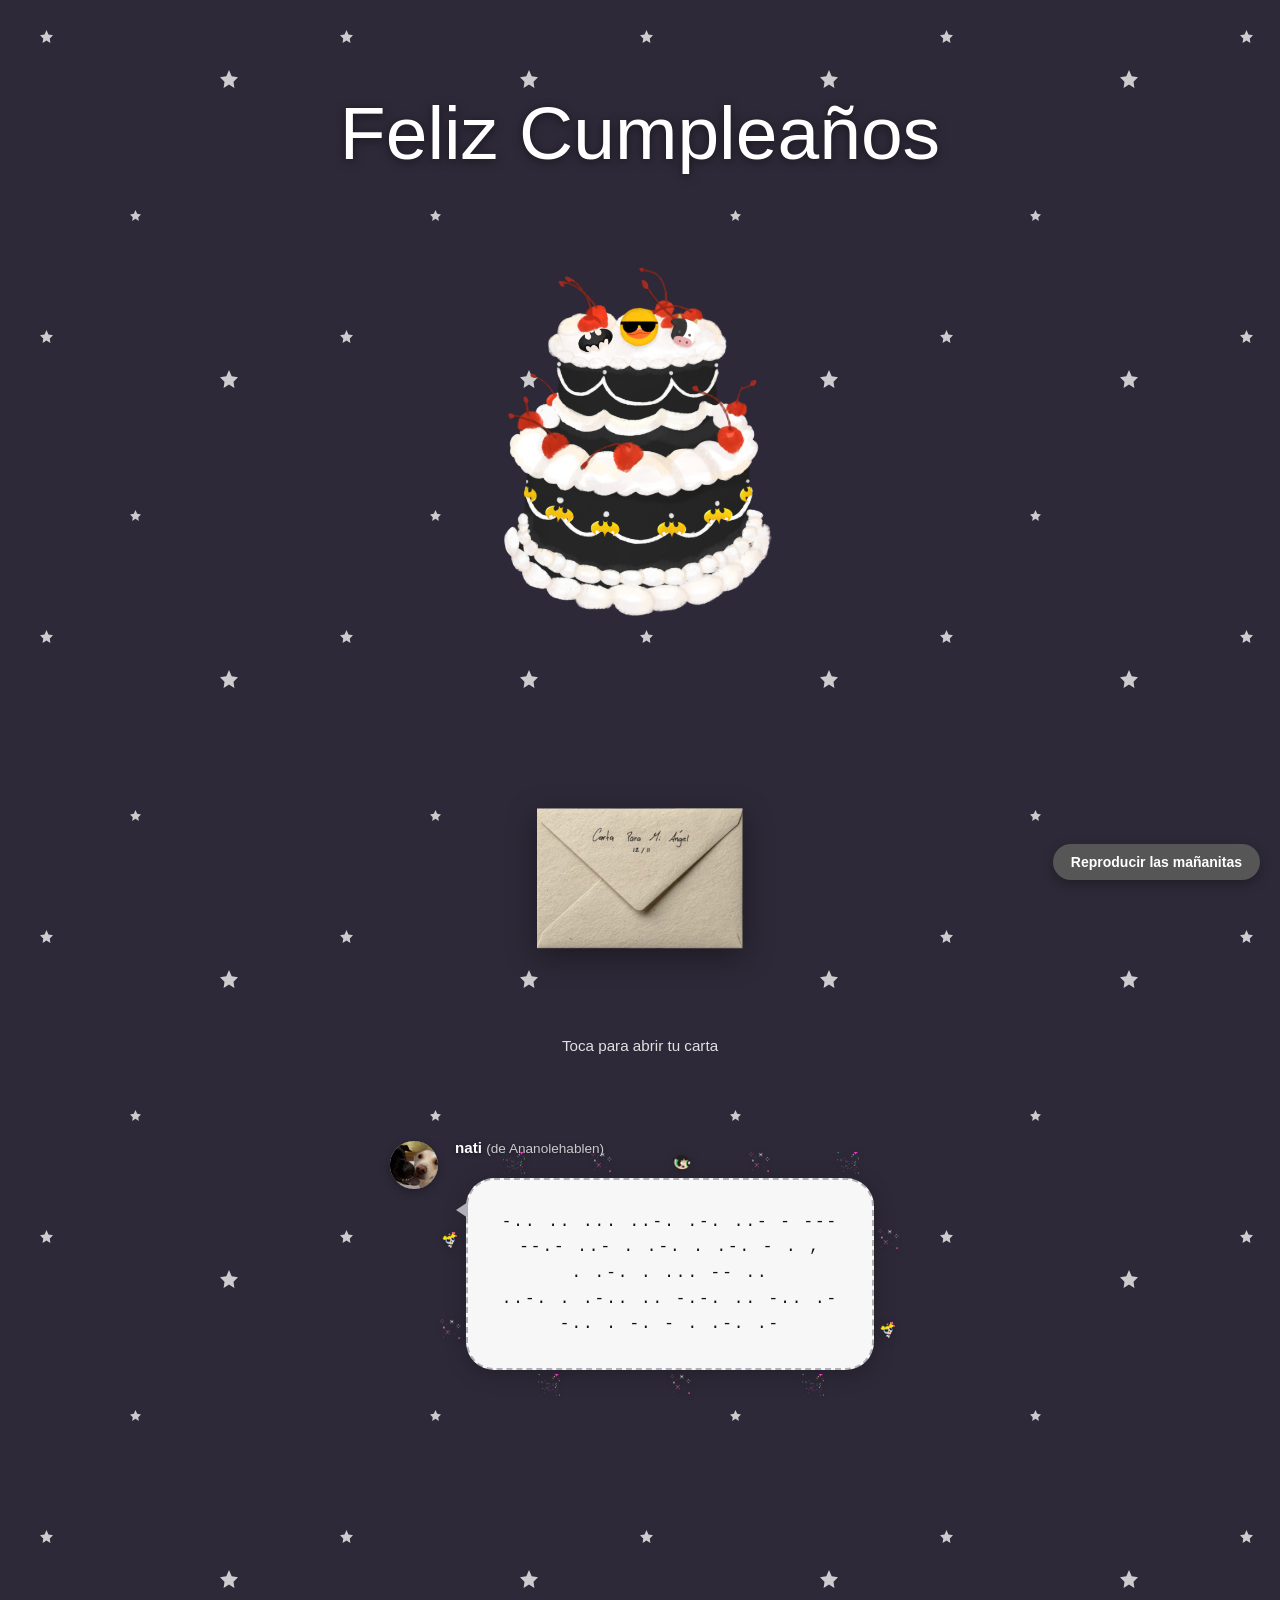
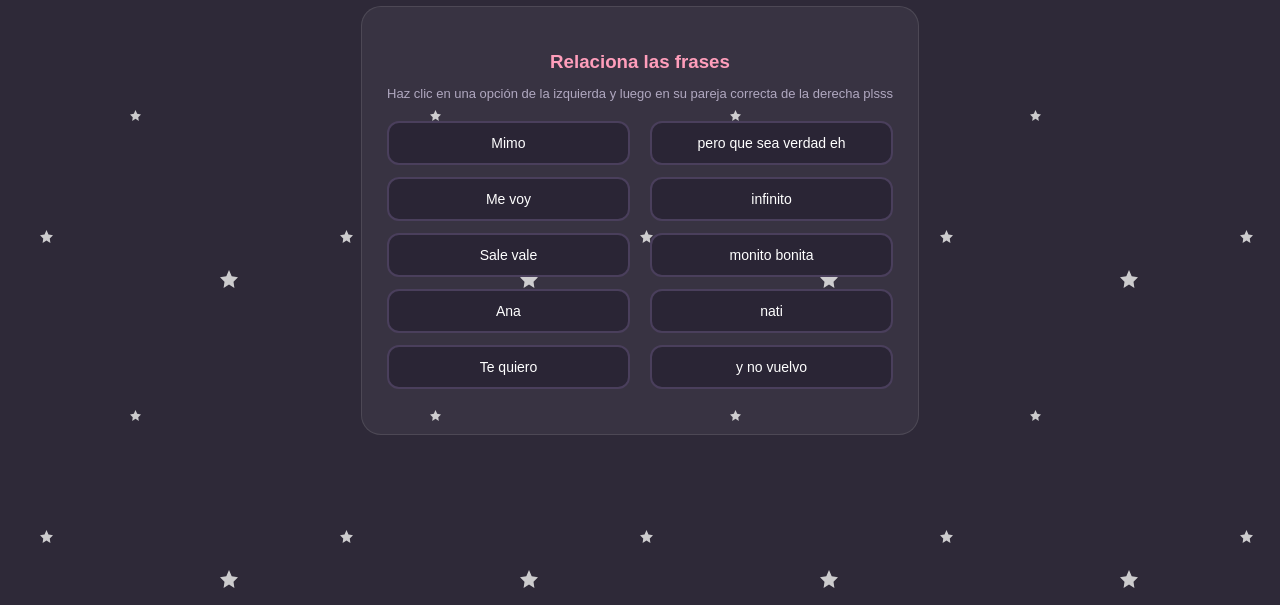
==== pastel.html @ 1f38cb33 "Add files via upload" ====
<!DOCTYPE html>
<html lang="es">

<head>
    <meta charset="UTF-8">
    <meta name="viewport" content="width=device-width, initial-scale=1.0">
    <title>Día de mi bonita</title>
    <link rel="stylesheet" href="style.css">

    <style>
        /* Estilo para el botón flotante de música */
        .music-control-btn {
            position: fixed;
            bottom: 20px;
            right: 20px;
            background-color: #565656;
            color: #fff;
            border: none;
            border-radius: 30px;
            padding: 10px 18px;
            font-size: 14px;
            font-weight: bold;
            cursor: pointer;
            box-shadow: 0 4px 12px rgba(0,0,0,0.3);
            z-index: 1000;
            transition: transform 0.2s;
        }
        .music-control-btn:hover {
            transform: scale(1.05);
        }
    </style>
</head>

<body class="cake-page">

    <!-- AUDIO DE FONDO CON LAS MAÑANITAS DE CEPILLÍN -->
    <audio id="bg-audio" loop>
        <source src="LAS_MAnANITAS_CEPILLIN.mp3" type="audio/mpeg">
        Tu navegador no soporta el elemento de audio.
    </audio>

    <!-- Botón flotante para reproducir o pausar la música -->
    <button id="music-btn" class="music-control-btn" onclick="toggleMusic()">Reproducir las mañanitas</button>

    <!-- SECCIÓN DEL PASTEL -->
    <div class="cake-container">
        <!-- Texto Feliz Cumpleaños -->
        <h1 id="happy-birthday" class="show">Feliz Cumpleaños</h1>

        <!-- Imagen base del pastel -->
        <img src="pastel.PNG" alt="Pastel" id="cake">

        <!-- Contenedor donde irán apareciendo las 14 velas -->
        <div id="candles-wrapper"></div>
    </div>

    <!-- SOBRE INTERACTIVO DEBAJO DEL PASTEL -->
    <div class="envelope-container" onclick="openEnvelope()">
        <img id="envelope-img" src="sobrecerrado.PNG" alt="Carta Para Mi Ángel" class="envelope-img">
        <p class="envelope-hint">Toca para abrir tu carta</p>
    </div>

    <!-- SECCIÓN ESTILO THREADS CON USUARIO, TUS GIFS Y GLOBO -->
    <div class="threads-post-container">
        <!-- Foto de perfil circular utilizando perfil.PNG -->
        <img src="perfil.PNG" alt="Perfil" class="threads-profile-pic">

        <!-- Contenedor del nombre de usuario y el globo de diálogo -->
        <div class="threads-content-wrapper">
            <div class="threads-username">nati <span class="threads-handle">(de Ananolehablen)</span></div>

            <div class="threads-bubble-wrapper">
                <!-- MARCO DE GIFS RESTANTES (MÁS PEQUEÑOS Y ORDENADOS) -->
                <!-- Parte Superior -->
                <img src="estrellas.gif" class="sticker st-top-1" alt="sticker">
                <img src="brillos.gif" class="sticker st-top-2" alt="sticker">
                <img src="anaangry.gif" class="sticker st-top-3" alt="sticker">
                <img src="brillos.gif" class="sticker st-top-4" alt="sticker">
                <img src="estrellas.gif" class="sticker st-top-5" alt="sticker">

                <!-- Lado Izquierdo -->
                <img src="yoburbu.gif" class="sticker st-left-1" alt="sticker">
                <img src="brillos.gif" class="sticker st-left-2" alt="sticker">

                <!-- Lado Derecho -->
                <img src="brillos.gif" class="sticker st-right-1" alt="sticker">
                <img src="yoburbu.gif" class="sticker st-right-2" alt="sticker">

                <!-- Parte Inferior -->
                <img src="estrellas.gif" class="sticker st-bot-1" alt="sticker">
                <img src="brillos.gif" class="sticker st-bot-2" alt="sticker">
                <img src="estrellas.gif" class="sticker st-bot-3" alt="sticker">

                <!-- GLOBO DE DIÁLOGO TIPO THREADS -->
                <div class="threads-speech-bubble" onclick="this.classList.toggle('active')">
                    <div class="morse-code-text">
                        -.. .. ... ..-. .-. ..- - ---<br>
                        --.- ..- . .-. . .-. - . ,<br>
                        . .-. . ...   -- ..<br>
                        ..-. . .-.. .. -.-. .. -.. .- -..   . -. - . .-. .-
                    </div>
                    
                    <!-- Texto revelado en Arial -->
                    <div class="threads-revealed-text">
                        Disfruto quererte, eres mi felicidad entera
                    </div>
                </div>
            </div>
        </div>
    </div>

    <!-- SECCIÓN DEL JUEGO DE UNIR FRASES (DEBAJO DE TODO) -->
    <div class="matching-game-container">
        <h3>Relaciona las frases </h3>
        <p class="game-instruction">Haz clic en una opción de la izquierda y luego en su pareja correcta de la derecha plsss</p>

        <div class="game-board">
            <!-- Columna Izquierda -->
            <div class="column" id="left-column">
                <button class="game-item" data-id="1">Mimo</button>
                <button class="game-item" data-id="2">Me voy</button>
                <button class="game-item" data-id="3">Sale vale</button>
                <button class="game-item" data-id="4">Ana</button>
                <button class="game-item" data-id="5">Te quiero</button>
            </div>

            <!-- Columna Derecha -->
            <div class="column" id="right-column">
                <button class="game-item" data-id="3">pero que sea verdad eh</button>
                <button class="game-item" data-id="5">infinito</button>
                <button class="game-item" data-id="1">monito bonita</button>
                <button class="game-item" data-id="4">nati</button>
                <button class="game-item" data-id="2">y no vuelvo</button>
            </div>
        </div>

        <div id="game-message" class="game-msg"></div>

        <!-- CONTENEDOR DE LA IMAGEN ESPECIAL AL GANAR -->
        <div id="win-container" class="win-container hidden">
            <img src="yohada.PNG" alt="¡Ganaste!" class="win-image">
            <p class="win-text">whaaaat, que increíble ereees mi bonita. Te ganaste que cumpla todos los deseos que me pidas. 🥺</p>
        </div>
    </div>

    <!-- ESPACIO VACÍO AL FINAL DE LA PÁGINA -->
    <div style="height: 100px; width: 100%;"></div>

    <!-- SCRIPT EXTERNO ÚNICO -->
    <script src="script.js"></script>

    <!-- SCRIPT DE MÚSICA (MINUTO 1:17 = 77 SEGUNDOS + FADE IN) -->
    <script>
        const audio = document.getElementById("bg-audio");
        const musicBtn = document.getElementById("music-btn");
        
        const targetVolume = 0.6; // Volumen normal (60%)

        // Forzar el salto a 1:17 (77 segundos) justo cuando el audio esté listo
        audio.addEventListener('canplaythrough', function() {
            if (audio.currentTime < 75) {
                audio.currentTime = 77;
            }
        }, { once: true });

        // Función de entrada suave (Fade In)
        function fadeInAudio() {
            audio.currentTime = 77; // Asegurar el salto al reproducir
            audio.volume = 0;
            audio.play().then(() => {
                musicBtn.textContent = "Pausar las mañanitas";
                
                let currentVol = 0;
                const fadeInterval = setInterval(() => {
                    if (currentVol < targetVolume) {
                        currentVol += 0.05;
                        if (currentVol > targetVolume) currentVol = targetVolume;
                        audio.volume = currentVol;
                    } else {
                        clearInterval(fadeInterval);
                    }
                }, 200);
            }).catch(error => {
                console.log("El navegador requiere interacción para iniciar el audio.");
            });
        }

        function toggleMusic() {
            if (audio.paused) {
                fadeInAudio();
            } else {
                audio.pause();
                musicBtn.textContent = "Reproducir las mañanitas";
            }
        }

        document.addEventListener("DOMContentLoaded", function() {
            fadeInAudio();
        });
    </script>

</body>

</html>
---- style.css ----
@font-face {
    font-family: "SloopScript";
    src: url("fonts/Sloop-ScriptThree-Regular.ttf") format("truetype");
}

@font-face {
    font-family: "Relationship";
    src: url("fonts/Relationship of mÇlodrame.ttf") format("truetype");
}

/* ==========================================
   ESTILOS BASE (PÁGINA INICIAL)
   ========================================== */

body {
    margin: 0;
    background-color: #850411;
    height: 100vh;
    transition: background-color 2s ease;
    display: flex;
    justify-content: center;
    align-items: center;
}

body.dark {
    background-color: #111111;
}

h1 {
    margin: 0;
    opacity: 1;
    transition: opacity 1s ease;
    font-family: "Relationship", sans-serif;
    color: white;
    padding: 0 15px;
}

h1.hidden {
    opacity: 0;
}

#candle, #wish, #continue, #sure, #yes {
    position: absolute;
    color: white;
    opacity: 0;
    transition: opacity 1s ease;
}

#candle { width: 200px; pointer-events: none; }
#wish { top: calc(50% + 100px); left: 50%; transform: translateX(-50%); margin: 0; visibility: hidden; pointer-events: none; z-index: 10; }
#continue { margin-top: 340px; pointer-events: none; cursor: pointer; }
#sure { margin: 0; visibility: hidden; pointer-events: none; }
#yes { margin-top: 120px; visibility: hidden; pointer-events: none; cursor: pointer; }

body.candle-visible #candle,
body.candle-visible #wish,
body.candle-visible #continue { opacity: 1; pointer-events: auto; visibility: visible; }

body.candle-clicked #yes,
body.candle-clicked #sure { opacity: 1; visibility: visible; pointer-events: auto; }
body.candle-clicked #candle,
body.candle-clicked #wish,
body.candle-clicked #continue { opacity: 0; pointer-events: none; }

/* ==========================================
   PÁGINA DEL PASTEL (FONDO Y ESTRUCTURA)
   ========================================== */

body.cake-page {
    background-color: #2e2938 !important; /* Mantiene el tono morado de fondo siempre */
    background-image: url('data:image/svg+xml;utf8,<svg xmlns="http://www.w3.org/2000/svg" width="300" height="300" viewBox="0 0 300 300"><g fill="%23e8e8e8" opacity="0.85"><path transform="translate(40, 30) scale(0.65)" d="M10,0 L13,7 L20,8 L15,13 L16,20 L10,16 L4,20 L5,13 L0,8 L7,7 Z"/><path transform="translate(220, 70) scale(0.9)" d="M10,0 L13,7 L20,8 L15,13 L16,20 L10,16 L4,20 L5,13 L0,8 L7,7 Z"/><path transform="translate(130, 210) scale(0.55)" d="M10,0 L13,7 L20,8 L15,13 L16,20 L10,16 L4,20 L5,13 L0,8 L7,7 Z"/></g></svg>') !important;
    background-repeat: repeat !important;
    display: flex !important;
    flex-direction: column !important;
    justify-content: center !important;
    align-items: center !important;
    min-height: 100vh;
    margin: 0;
    padding: 30px 0;
    box-sizing: border-box;
    
}

/* TEXTO FELIZ CUMPLEAÑOS (Posicionado más abajo, justo sobre las velas) */
#happy-birthday {
    position: absolute !important;
    top: -90px !important; /* <-- Cambia este número si quieres bajarlo aún más (ej. -45px) o subirlo (ej. -65px) */
    left: 50% !important;
    transform: translateX(-50%) !important;
    font-family: "SloopScript", "Dancing Script", "Brush Script MT", cursive, sans-serif !important;
    font-size: 75px !important;
    font-weight: 300 !important;
    color: #ffffff !important;
    margin: 0 !important;
    white-space: nowrap !important;
    opacity: 1 !important;
    visibility: visible !important;
    z-index: 999 !important;
    text-align: center;
    text-shadow: 0px 2px 10px rgba(0, 0, 0, 0.5);
    -webkit-font-smoothing: antialiased;
}

#happy-birthday.show {
    opacity: 1 !important;
    visibility: visible !important;
}

.cake-container {
    position: relative;
    width: 420px;
    display: flex;
    flex-direction: column;
    align-items: center;
    margin-top: 150px !important; /* <--- Cambiado de 100px a 160px para bajar el pastel y dar aire arriba */
}

#cake {
    width: 100%;
    height: auto;
    opacity: 0;
    transition: opacity 2s ease;
    position: relative;
    z-index: 2;
}

#cake.show {
    opacity: 1;
}

/* VELAS */
#candles-wrapper {
    position: absolute;
    top: 0;
    left: 0;
    width: 100%;
    height: 100%;
    pointer-events: none;
}

.candle-item {
    position: absolute;
    top: 0;
    left: 0;
    width: 100%;
    height: auto;
    opacity: 0;
    transition: opacity 2s ease;
}

.candle-item.show {
    opacity: 1;
}

.candle-3, .candle-4 { z-index: 1; }
.candle-13, .candle-14 { z-index: 3; }
.candle-2, .candle-5 { z-index: 4; }
.candle-1, .candle-6, .candle-7, .candle-8, .candle-9, .candle-10, .candle-11, .candle-12 { z-index: 3; }

/* SOBRE INTERACTIVO */
.envelope-container {
    margin-top: -60px !important;    /* Un valor negativo lo sube hacia el pastel */
    margin-bottom: 40px !important; /* Mantiene un espacio cómodo respecto al borde inferior */
    display: flex;
    flex-direction: column;
    align-items: center;
    cursor: pointer;
    z-index: 100;
    position: relative;
    transition: transform 0.3s ease;
}

.envelope-container:hover {
    transform: scale(1.05);
}

.envelope-img {
    width: 260px !important;
    height: auto;
    filter: drop-shadow(0px 8px 15px rgba(0, 0, 0, 0.4));
    transition: opacity 0.3s ease, transform 0.4s ease;
}

.envelope-container.opening .envelope-img {
    transform: scale(1.1);
}

.envelope-hint {
    margin-top: 10px;
    color: #ffffff;
    font-family: sans-serif;
    font-size: 0.95rem;
    opacity: 0.85;
}
/* ==========================================
   SECCIÓN IMAGEN MORSE CON TEXTO OCULTO
   ========================================== */

.morse-image-container {
    display: flex;
    justify-content: center;
    align-items: center;
    width: 100%;
    margin-top: 20px !important;   /* Espacio respecto a la carta */
    margin-bottom: 40px !important;/* Espacio inferior */
    z-index: 100;
    position: relative;
}

.morse-card {
    display: flex;
    flex-direction: column;
    align-items: center;
    max-width: 480px; /* Ajusta el ancho maximo de la imagen */
    width: 90%;
    cursor: pointer;
    transition: transform 0.3s ease;
}

.morse-card:hover {
    transform: scale(1.02); /* Efecto sutil al pasar el mouse */
}

.morse-img {
    width: 100%;
    height: auto;
    display: block;
    border-radius: 20px;
    filter: drop-shadow(0px 8px 16px rgba(0, 0, 0, 0.25));
}

/* ==========================================
   SECCIÓN IMAGEN MORSE DEBAJO DE LA CARTA
   ========================================== */

.morse-image-container {
    display: flex;
    justify-content: center;
    align-items: center;
    width: 100%;
    margin-top: 20px !important;    /* Espacio superior respecto a la carta */
    margin-bottom: 50px !important; /* Espacio inferior para hacer scroll cómodo */
    z-index: 100;
    position: relative;
}

.morse-card {
    display: flex;
    flex-direction: column;
    align-items: center;
    max-width: 480px; /* Ancho cómodo para que luzca nítida la tarjeta */
    width: 90%;
    cursor: pointer;
    transition: transform 0.3s ease;
}

.morse-card:hover {
    transform: scale(1.02); /* Sutil animación al pasar el cursor */
}

.morse-img {
    width: 100%;
    height: auto;
    display: block;
    border-radius: 20px;
    filter: drop-shadow(0px 8px 16px rgba(0, 0, 0, 0.3));
}

/* TEXTO REVELABLE CON FUENTE ELEGANTE */
.morse-revealed-text {
    opacity: 0;
    max-height: 0;
    overflow: hidden;
    color: #ffffff;
    font-family: "SloopScript", "Dancing Script", "Brush Script MT", cursive, sans-serif;
    font-size: 38px;
    text-align: center;
    transition: all 0.5s ease-in-out;
    text-shadow: 0px 2px 10px rgba(0, 0, 0, 0.6);
    pointer-events: none;
}

/* AL PASAR EL CURSOR (HOVER) APARECE EL MENSAJE DEBAJO */
.morse-card:hover .morse-revealed-text {
    opacity: 1;
    max-height: 100px;
    margin-top: 15px;
}
/* ==========================================
   ESTILOS THREADS: USUARIO Y GLOBO
   ========================================== */

.threads-post-container {
    display: flex;
    align-items: flex-start;
    justify-content: center;
    gap: 12px;
    max-width: 500px;
    width: 90%;
    margin-top: 30px !important;
    margin-bottom: 180px !important; /* <--- Aumenta este número para dar más espacio abajo */
    z-index: 100;
    position: relative;
}

.threads-profile-pic {
    width: 48px;
    height: 48px;
    border-radius: 50%;
    object-fit: cover;
    flex-shrink: 0;
    box-shadow: 0 3px 10px rgba(0, 0, 0, 0.3);
    margin-top: 2px;
}

.threads-content-wrapper {
    display: flex;
    flex-direction: column;
    flex-grow: 1;
}

.threads-username {
    font-family: -apple-system, BlinkMacSystemFont, "Segoe UI", Roboto, Helvetica, Arial, sans-serif;
    font-size: 0.95rem;
    font-weight: 600;
    color: #ffffff;
    margin-bottom: 6px;
    margin-left: 5px;
    text-shadow: 0px 1px 4px rgba(0, 0, 0, 0.5);
}

.threads-handle {
    font-weight: 400;
    opacity: 0.75;
    font-size: 0.85rem;
}

.threads-bubble-wrapper {
    position: relative;
    width: 100%;
}

.threads-speech-bubble {
    background-color: #f7f7f8;
    border-radius: 20px;
    padding: 25px 20px;
    position: relative;
    box-shadow: 0 4px 20px rgba(0, 0, 0, 0.2);
    text-align: center;
    cursor: pointer;
    transition: transform 0.2s ease;
}

.threads-speech-bubble:hover {
    transform: scale(1.01);
}

/* Colita / piquito del globo de diálogo apuntando hacia arriba a la izquierda */
.threads-speech-bubble::before {
    content: '';
    position: absolute;
    left: -10px;
    top: 18px;
    width: 0;
    height: 0;
    border-top: 8px solid transparent;
    border-bottom: 8px solid transparent;
    border-right: 12px solid #f7f7f8;
}

.morse-code-text {
    font-family: monospace;
    font-size: 1rem;
    letter-spacing: 2px;
    color: #111;
    line-height: 1.6;
    transition: opacity 0.4s ease;
}

.threads-revealed-text {
    font-size: 1.0rem;
    font-weight: 500;
    color: #808080;
    opacity: 0;
    max-height: 0;
    overflow: hidden;
    transition: all 0.5s cubic-bezier(0.4, 0, 0.2, 1);
    line-height: 1.5;
    font-family: Arial, sans-serif; /* Fuente Arial aplicada */
}

/* Efecto al pasar el cursor o hacer clic */
.threads-speech-bubble:hover .morse-code-text,
.threads-speech-bubble.active .morse-code-text {
    opacity: 0.25;
}

.threads-speech-bubble:hover .threads-revealed-text,
.threads-speech-bubble.active .threads-revealed-text {
    opacity: 1;
    max-height: 100px;
    margin-top: 12px;
   
}

body.cake-page {
    min-height: 100vh;
    height: auto !important;
    overflow-y: auto !important;
    padding-bottom: 30px !important; /* <--- Esto crea un espacio obligatorio al final de toda la página */
}
/* ==========================================
   ESTILOS THREADS CON GIFS Y BORDE PUNTEADO
   ========================================== */

.threads-bubble-wrapper {
    position: relative;
    width: 100%;
    padding: 16px; /* Espacio extra para que tus GIFs no queden encimados */
    box-sizing: border-box;
}

/* Globo de diálogo con borde punteado de Threads */
.threads-speech-bubble {
    background-color: #f7f7f8;
    border: 2px dashed #b0b0b8;
    border-radius: 28px;
    padding: 30px 20px;
    position: relative;
    box-shadow: 0 4px 20px rgba(0, 0, 0, 0.25);
    text-align: center;
    cursor: pointer;
    transition: transform 0.2s ease;
    z-index: 2;
}

.threads-speech-bubble:hover {
    transform: scale(1.01);
}

/* Piquito del globo apuntando a perfil.PNG */
.threads-speech-bubble::before {
    content: '';
    position: absolute;
    left: -12px;
    top: 22px;
    width: 0;
    height: 0;
    border-top: 8px solid transparent;
    border-bottom: 8px solid transparent;
    border-right: 12px solid #b0b0b8;
}

/* TAMAÑO Y POSICIONAMIENTO DE GIFS REDUCIDOS */
.sticker {
    position: absolute;
    width: 22px;  /* Tamaño más pequeño y delicado */
    height: 22px;
    object-fit: contain;
    z-index: 10;
    pointer-events: none;
    filter: drop-shadow(0px 2px 4px rgba(0, 0, 0, 0.25));
    animation: stickerFloat 3s infinite ease-in-out alternate;
}

@keyframes stickerFloat {
    0% { transform: translateY(0px) scale(1); }
    100% { transform: translateY(-4px) scale(1.08); }
}

/* POSICIONES ALREDEDOR DEL GLOBO */
.st-top-1 { top: -10px; left: 12%; animation-delay: 0s; }
.st-top-2 { top: -10px; left: 32%; animation-delay: 0.3s; }
.st-top-3 { top: -12px; left: 50%; animation-delay: 0.6s; width: 26px; height: 26px; } /* anaangry ligeramente más grande */
.st-top-4 { top: -10px; left: 68%; animation-delay: 0.9s; }
.st-top-5 { top: -10px; left: 88%; animation-delay: 1.2s; }

.st-left-1 { top: 30%; left: -10px; animation-delay: 0.2s; }
.st-left-2 { top: 70%; left: -10px; animation-delay: 0.7s; }

.st-right-1 { top: 30%; right: -10px; animation-delay: 0.4s; }
.st-right-2 { top: 70%; right: -10px; animation-delay: 0.8s; }

.st-bot-1 { bottom: -10px; left: 20%; animation-delay: 0.1s; }
.st-bot-2 { bottom: -10px; left: 50%; animation-delay: 0.5s; }
.st-bot-3 { bottom: -10px; left: 80%; animation-delay: 0.9s; }
/* ==========================================
   ESTILOS PARA EL LIBRO DE IMÁGENES (CARTA)
   ========================================== */

.letter-page {
    background-color: #1e1b26;
    min-height: 100vh;
    display: flex;
    flex-direction: column;
    justify-content: center;
    align-items: center;
    margin: 0;
    padding: 20px;
    box-sizing: border-box;
}

.back-btn {
    position: absolute;
    top: 20px;
    left: 20px;
    color: #ffffff;
    text-decoration: none;
    font-size: 14px;
    background: rgba(255, 255, 255, 0.1);
    padding: 8px 14px;
    border-radius: 20px;
    border: 1px solid rgba(255, 255, 255, 0.2);
    transition: background 0.3s ease;
    z-index: 100;
}

.back-btn:hover {
    background: rgba(255, 255, 255, 0.25);
}

.book-section {
    display: flex;
    justify-content: center;
    align-items: center;
    width: 100%;
    margin-top: 30px;
}
.flip-book {
    box-shadow: 0 15px 40px rgba(0, 0, 0, 0.6);
    border-radius: 6px;
}

.page {
    background-color: #ffffff;
    overflow: hidden;
}

/* Las imágenes de tu carta se adaptan de forma limpia a toda la página */
.page-img {
    width: 100%;
    height: 100%;
    object-fit: contain; /* Mantiene la proporción exacta de tus fotos escritas a mano */
    display: block;
}
/* ==========================================
   ESTILOS DEL JUEGO DE UNIR
   ========================================== */
.matching-game-container {
    background: rgba(255, 255, 255, 0.05);
    border: 1px solid rgba(255, 255, 255, 0.1);
    border-radius: 20px;
    padding: 25px;
    max-width: 600px;
    margin: 40px auto;
    text-align: center;
    font-family: 'Arial', sans-serif;
    color: #fff;
}

.matching-game-container h3 {
    color: #ff9ebb;
    margin-bottom: 8px;
}

.game-instruction {
    font-size: 13px;
    color: #b0a8c0;
    margin-bottom: 20px;
}

.game-board {
    display: flex;
    justify-content: space-between;
    gap: 20px;
}

.column {
    display: flex;
    flex-direction: column;
    gap: 12px;
    width: 48%;
}

.game-item {
    background-color: #2a2535;
    border: 2px solid #4a3f5c;
    color: #fff;
    padding: 12px 15px;
    border-radius: 12px;
    cursor: pointer;
    font-size: 14px;
    transition: all 0.2s ease;
    text-align: center;
}

.game-item:hover {
    border-color: #ff9ebb;
    background-color: #352e45;
}

/* Estados al hacer clic / acertar */
.game-item.selected {
    border-color: #ff9ebb;
    background-color: #523a4b;
    transform: scale(1.02);
}

.game-item.matched {
    background-color: #2e4d3c;
    border-color: #52b788;
    color: #a3e4d7;
    cursor: default;
    opacity: 0.8;
}

.game-msg {
    margin-top: 20px;
    font-weight: bold;
    font-size: 15px;
    color: #ffb3c6;
}
/* ==========================================
   ESTILOS PARA LA IMAGEN Y MENSAJE DE VICTORIA
   ========================================== */
.win-container {
    margin-top: 25px;
    display: flex;
    flex-direction: column;
    align-items: center;
    gap: 15px;
}

.win-container.hidden {
    display: none;
}

.win-image {
    width: 180px; /* Imagen un poco más grande y llamativa */
    height: auto;
    object-fit: contain;
    animation: bounceGrow 0.8s cubic-bezier(0.175, 0.885, 0.32, 1.275) forwards;
    filter: drop-shadow(0 4px 12px rgba(255, 153, 187, 0.5));
}

.win-text {
    color: #ffb3c6;
    font-size: 16px;
    font-weight: bold;
    text-align: center;
    line-height: 1.4;
    animation: fadeInText 0.8s ease-in-out forwards;
}

/* Clase para ocultar el tablero de botones suavemente cuando gane */
.game-board.hidden {
    display: none !important;
}

/* Animación de crecimiento y salto */
@keyframes bounceGrow {
    0% {
        transform: scale(0);
        opacity: 0;
    }
    60% {
        transform: scale(1.15);
        opacity: 1;
    }
    100% {
        transform: scale(1);
        opacity: 1;
    }
}

@keyframes fadeInText {
    from { opacity: 0; transform: translateY(10px); }
    to { opacity: 1; transform: translateY(0); }
}
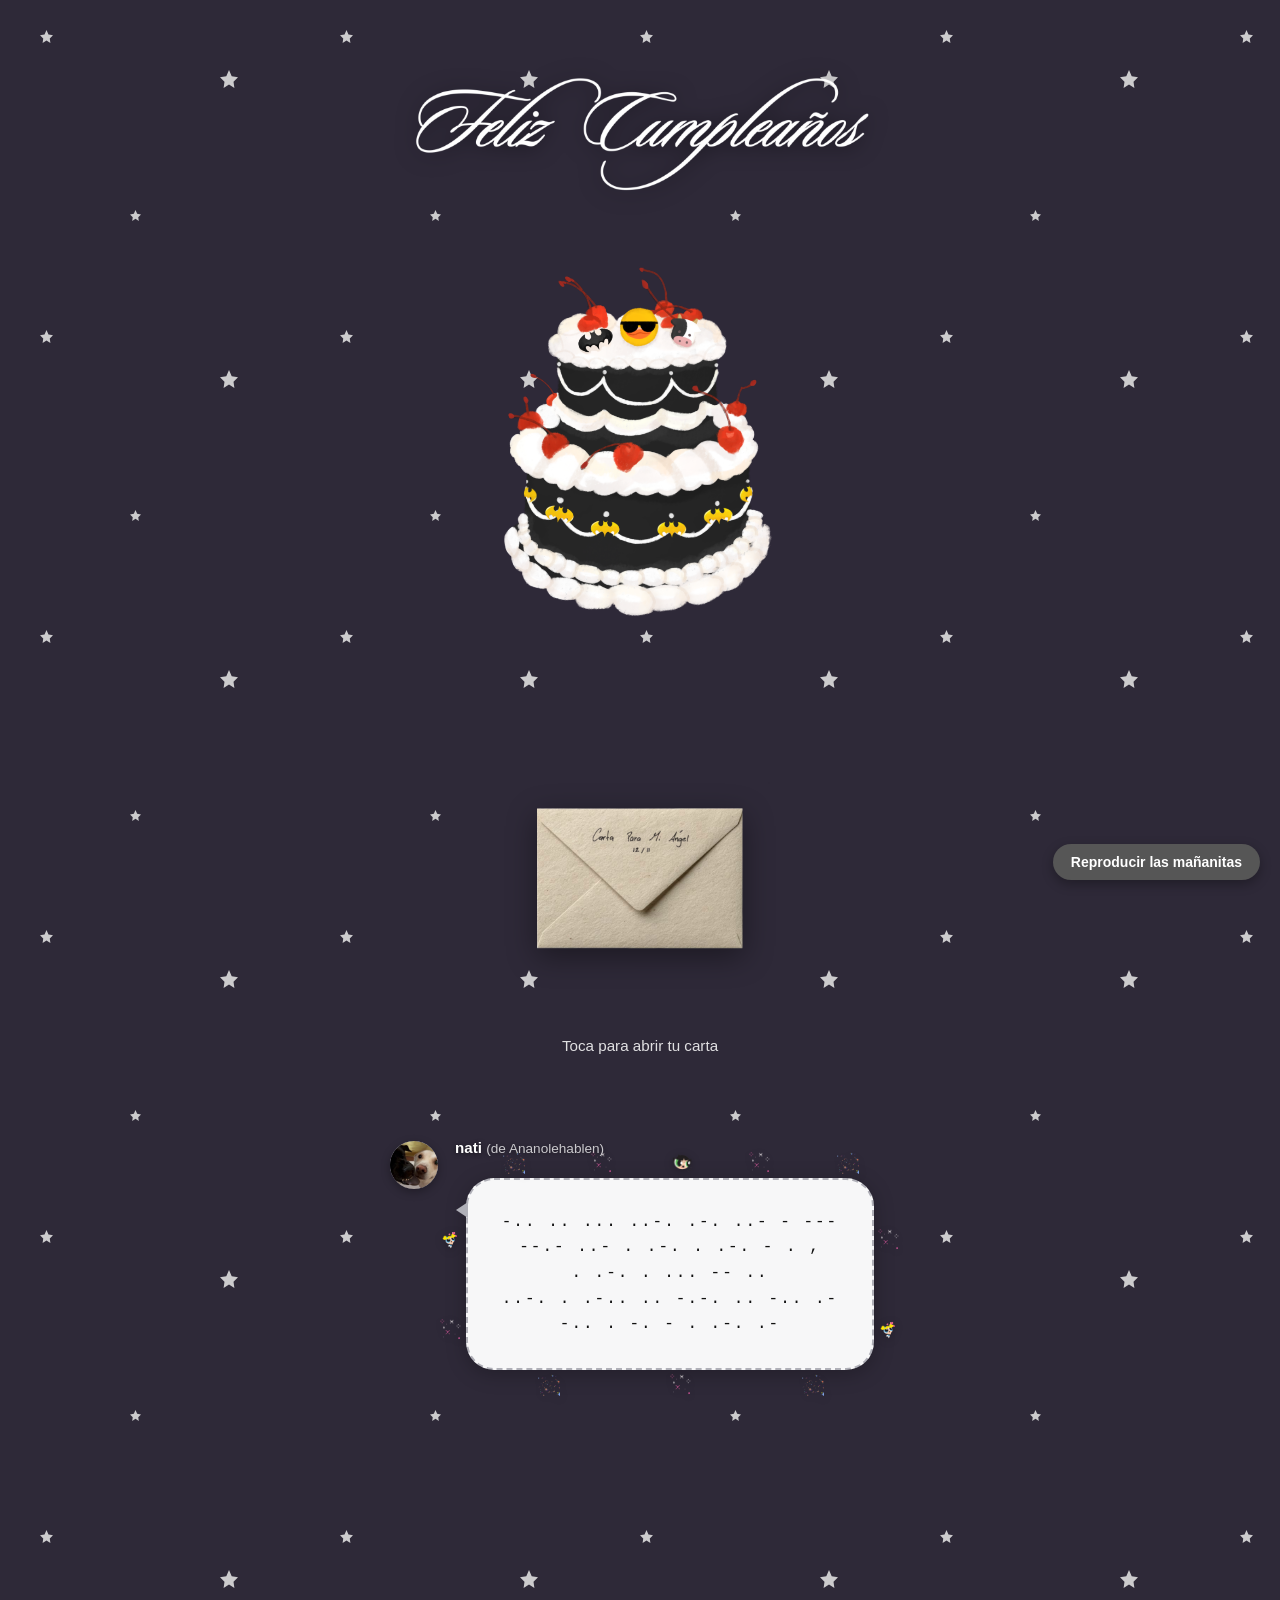
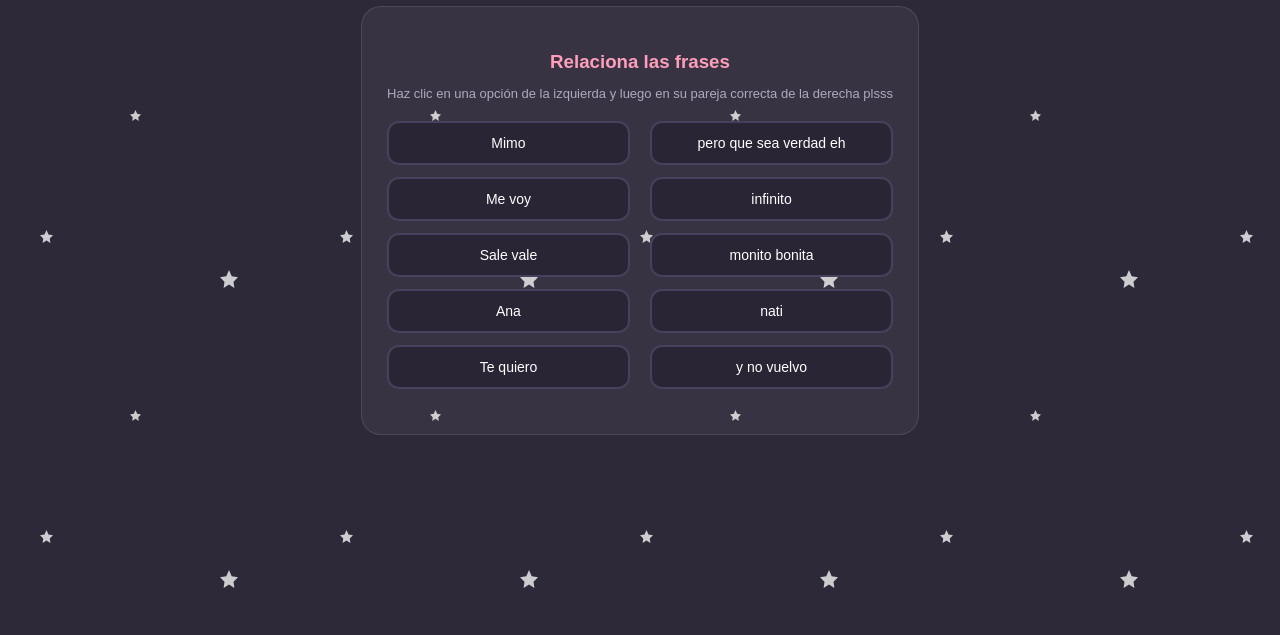
==== commit 63540d31: "Add files via upload" ====
--- a/pastel.html
+++ b/pastel.html
@@ -45,7 +45,7 @@
     <!-- SECCIÓN DEL PASTEL -->
     <div class="cake-container">
         <!-- Texto Feliz Cumpleaños -->
-        <h1 id="happy-birthday" class="show">Feliz Cumpleaños</h1>
+       <img id="happy-birthday" class="show" src="./Feliz.PNG" alt="Feliz Cumpleaños">
 
         <!-- Imagen base del pastel -->
         <img src="pastel.PNG" alt="Pastel" id="cake">
--- a/style.css
+++ b/style.css
@@ -1,11 +1,11 @@
 @font-face {
     font-family: "SloopScript";
-    src: url("fonts/Sloop-ScriptThree-Regular.ttf") format("truetype");
+    src: url("./fonts/SloopScript.ttf") format("truetype");
 }
 
 @font-face {
     font-family: "Relationship";
-    src: url("fonts/Relationship of mÇlodrame.ttf") format("truetype");
+    src: url("./fonts/Relationship.ttf") format("truetype");
 }
 
 /* ==========================================
@@ -67,7 +67,7 @@
    ========================================== */
 
 body.cake-page {
-    background-color: #2e2938 !important; /* Mantiene el tono morado de fondo siempre */
+    background-color: #2e2938 !important;
     background-image: url('data:image/svg+xml;utf8,<svg xmlns="http://www.w3.org/2000/svg" width="300" height="300" viewBox="0 0 300 300"><g fill="%23e8e8e8" opacity="0.85"><path transform="translate(40, 30) scale(0.65)" d="M10,0 L13,7 L20,8 L15,13 L16,20 L10,16 L4,20 L5,13 L0,8 L7,7 Z"/><path transform="translate(220, 70) scale(0.9)" d="M10,0 L13,7 L20,8 L15,13 L16,20 L10,16 L4,20 L5,13 L0,8 L7,7 Z"/><path transform="translate(130, 210) scale(0.55)" d="M10,0 L13,7 L20,8 L15,13 L16,20 L10,16 L4,20 L5,13 L0,8 L7,7 Z"/></g></svg>') !important;
     background-repeat: repeat !important;
     display: flex !important;
@@ -75,30 +75,28 @@
     justify-content: center !important;
     align-items: center !important;
     min-height: 100vh;
+    height: auto !important;
+    overflow-y: auto !important;
     margin: 0;
-    padding: 30px 0;
+    padding: 30px 0 60px 0;
     box-sizing: border-box;
-    
-}
-
-/* TEXTO FELIZ CUMPLEAÑOS (Posicionado más abajo, justo sobre las velas) */
+}
+
 #happy-birthday {
     position: absolute !important;
-    top: -90px !important; /* <-- Cambia este número si quieres bajarlo aún más (ej. -45px) o subirlo (ej. -65px) */
+    top: -130px !important; /* Ajusta esta distancia si necesitas subirla un poco más al crecer */
     left: 50% !important;
     transform: translateX(-50%) !important;
-    font-family: "SloopScript", "Dancing Script", "Brush Script MT", cursive, sans-serif !important;
-    font-size: 75px !important;
-    font-weight: 300 !important;
-    color: #ffffff !important;
+    width: 510px !important;  /* <--- Aquí la hacemos más grande (puedes probar 450px si la quieres aún mayor) */
+    height: auto !important;
+    display: block !important;
+    border: none !important;
+    background: transparent !important;
     margin: 0 !important;
-    white-space: nowrap !important;
     opacity: 1 !important;
     visibility: visible !important;
     z-index: 999 !important;
-    text-align: center;
-    text-shadow: 0px 2px 10px rgba(0, 0, 0, 0.5);
-    -webkit-font-smoothing: antialiased;
+    filter: drop-shadow(0px 2px 10px rgba(0, 0, 0, 0.5));
 }
 
 #happy-birthday.show {
@@ -112,7 +110,7 @@
     display: flex;
     flex-direction: column;
     align-items: center;
-    margin-top: 150px !important; /* <--- Cambiado de 100px a 160px para bajar el pastel y dar aire arriba */
+    margin-top: 150px !important;
 }
 
 #cake {
@@ -159,8 +157,8 @@
 
 /* SOBRE INTERACTIVO */
 .envelope-container {
-    margin-top: -60px !important;    /* Un valor negativo lo sube hacia el pastel */
-    margin-bottom: 40px !important; /* Mantiene un espacio cómodo respecto al borde inferior */
+    margin-top: -60px !important;
+    margin-bottom: 40px !important;
     display: flex;
     flex-direction: column;
     align-items: center;
@@ -192,8 +190,9 @@
     font-size: 0.95rem;
     opacity: 0.85;
 }
-/* ==========================================
-   SECCIÓN IMAGEN MORSE CON TEXTO OCULTO
+
+/* ==========================================
+   SECCIÓN IMAGEN MORSE DEBAJO DE LA CARTA
    ========================================== */
 
 .morse-image-container {
@@ -201,8 +200,8 @@
     justify-content: center;
     align-items: center;
     width: 100%;
-    margin-top: 20px !important;   /* Espacio respecto a la carta */
-    margin-bottom: 40px !important;/* Espacio inferior */
+    margin-top: 20px !important;
+    margin-bottom: 50px !important;
     z-index: 100;
     position: relative;
 }
@@ -211,51 +210,14 @@
     display: flex;
     flex-direction: column;
     align-items: center;
-    max-width: 480px; /* Ajusta el ancho maximo de la imagen */
+    max-width: 480px;
     width: 90%;
     cursor: pointer;
     transition: transform 0.3s ease;
 }
 
 .morse-card:hover {
-    transform: scale(1.02); /* Efecto sutil al pasar el mouse */
-}
-
-.morse-img {
-    width: 100%;
-    height: auto;
-    display: block;
-    border-radius: 20px;
-    filter: drop-shadow(0px 8px 16px rgba(0, 0, 0, 0.25));
-}
-
-/* ==========================================
-   SECCIÓN IMAGEN MORSE DEBAJO DE LA CARTA
-   ========================================== */
-
-.morse-image-container {
-    display: flex;
-    justify-content: center;
-    align-items: center;
-    width: 100%;
-    margin-top: 20px !important;    /* Espacio superior respecto a la carta */
-    margin-bottom: 50px !important; /* Espacio inferior para hacer scroll cómodo */
-    z-index: 100;
-    position: relative;
-}
-
-.morse-card {
-    display: flex;
-    flex-direction: column;
-    align-items: center;
-    max-width: 480px; /* Ancho cómodo para que luzca nítida la tarjeta */
-    width: 90%;
-    cursor: pointer;
-    transition: transform 0.3s ease;
-}
-
-.morse-card:hover {
-    transform: scale(1.02); /* Sutil animación al pasar el cursor */
+    transform: scale(1.02);
 }
 
 .morse-img {
@@ -272,7 +234,7 @@
     max-height: 0;
     overflow: hidden;
     color: #ffffff;
-    font-family: "SloopScript", "Dancing Script", "Brush Script MT", cursive, sans-serif;
+    font-family: "Sloop ScriptThree" !important;
     font-size: 38px;
     text-align: center;
     transition: all 0.5s ease-in-out;
@@ -280,14 +242,14 @@
     pointer-events: none;
 }
 
-/* AL PASAR EL CURSOR (HOVER) APARECE EL MENSAJE DEBAJO */
 .morse-card:hover .morse-revealed-text {
     opacity: 1;
     max-height: 100px;
     margin-top: 15px;
 }
-/* ==========================================
-   ESTILOS THREADS: USUARIO Y GLOBO
+
+/* ==========================================
+   ESTILOS THREADS CON GIFS Y BORDE PUNTEADO
    ========================================== */
 
 .threads-post-container {
@@ -298,7 +260,7 @@
     max-width: 500px;
     width: 90%;
     margin-top: 30px !important;
-    margin-bottom: 180px !important; /* <--- Aumenta este número para dar más espacio abajo */
+    margin-bottom: 180px !important;
     z-index: 100;
     position: relative;
 }
@@ -338,89 +300,10 @@
 .threads-bubble-wrapper {
     position: relative;
     width: 100%;
-}
-
-.threads-speech-bubble {
-    background-color: #f7f7f8;
-    border-radius: 20px;
-    padding: 25px 20px;
-    position: relative;
-    box-shadow: 0 4px 20px rgba(0, 0, 0, 0.2);
-    text-align: center;
-    cursor: pointer;
-    transition: transform 0.2s ease;
-}
-
-.threads-speech-bubble:hover {
-    transform: scale(1.01);
-}
-
-/* Colita / piquito del globo de diálogo apuntando hacia arriba a la izquierda */
-.threads-speech-bubble::before {
-    content: '';
-    position: absolute;
-    left: -10px;
-    top: 18px;
-    width: 0;
-    height: 0;
-    border-top: 8px solid transparent;
-    border-bottom: 8px solid transparent;
-    border-right: 12px solid #f7f7f8;
-}
-
-.morse-code-text {
-    font-family: monospace;
-    font-size: 1rem;
-    letter-spacing: 2px;
-    color: #111;
-    line-height: 1.6;
-    transition: opacity 0.4s ease;
-}
-
-.threads-revealed-text {
-    font-size: 1.0rem;
-    font-weight: 500;
-    color: #808080;
-    opacity: 0;
-    max-height: 0;
-    overflow: hidden;
-    transition: all 0.5s cubic-bezier(0.4, 0, 0.2, 1);
-    line-height: 1.5;
-    font-family: Arial, sans-serif; /* Fuente Arial aplicada */
-}
-
-/* Efecto al pasar el cursor o hacer clic */
-.threads-speech-bubble:hover .morse-code-text,
-.threads-speech-bubble.active .morse-code-text {
-    opacity: 0.25;
-}
-
-.threads-speech-bubble:hover .threads-revealed-text,
-.threads-speech-bubble.active .threads-revealed-text {
-    opacity: 1;
-    max-height: 100px;
-    margin-top: 12px;
-   
-}
-
-body.cake-page {
-    min-height: 100vh;
-    height: auto !important;
-    overflow-y: auto !important;
-    padding-bottom: 30px !important; /* <--- Esto crea un espacio obligatorio al final de toda la página */
-}
-/* ==========================================
-   ESTILOS THREADS CON GIFS Y BORDE PUNTEADO
-   ========================================== */
-
-.threads-bubble-wrapper {
-    position: relative;
-    width: 100%;
-    padding: 16px; /* Espacio extra para que tus GIFs no queden encimados */
+    padding: 16px;
     box-sizing: border-box;
 }
 
-/* Globo de diálogo con borde punteado de Threads */
 .threads-speech-bubble {
     background-color: #f7f7f8;
     border: 2px dashed #b0b0b8;
@@ -438,7 +321,6 @@
     transform: scale(1.01);
 }
 
-/* Piquito del globo apuntando a perfil.PNG */
 .threads-speech-bubble::before {
     content: '';
     position: absolute;
@@ -451,10 +333,9 @@
     border-right: 12px solid #b0b0b8;
 }
 
-/* TAMAÑO Y POSICIONAMIENTO DE GIFS REDUCIDOS */
 .sticker {
     position: absolute;
-    width: 22px;  /* Tamaño más pequeño y delicado */
+    width: 22px;
     height: 22px;
     object-fit: contain;
     z-index: 10;
@@ -468,10 +349,9 @@
     100% { transform: translateY(-4px) scale(1.08); }
 }
 
-/* POSICIONES ALREDEDOR DEL GLOBO */
 .st-top-1 { top: -10px; left: 12%; animation-delay: 0s; }
 .st-top-2 { top: -10px; left: 32%; animation-delay: 0.3s; }
-.st-top-3 { top: -12px; left: 50%; animation-delay: 0.6s; width: 26px; height: 26px; } /* anaangry ligeramente más grande */
+.st-top-3 { top: -12px; left: 50%; animation-delay: 0.6s; width: 26px; height: 26px; }
 .st-top-4 { top: -10px; left: 68%; animation-delay: 0.9s; }
 .st-top-5 { top: -10px; left: 88%; animation-delay: 1.2s; }
 
@@ -484,6 +364,40 @@
 .st-bot-1 { bottom: -10px; left: 20%; animation-delay: 0.1s; }
 .st-bot-2 { bottom: -10px; left: 50%; animation-delay: 0.5s; }
 .st-bot-3 { bottom: -10px; left: 80%; animation-delay: 0.9s; }
+
+.morse-code-text {
+    font-family: monospace;
+    font-size: 1rem;
+    letter-spacing: 2px;
+    color: #111;
+    line-height: 1.6;
+    transition: opacity 0.4s ease;
+}
+
+.threads-revealed-text {
+    font-size: 1.0rem;
+    font-weight: 500;
+    color: #808080;
+    opacity: 0;
+    max-height: 0;
+    overflow: hidden;
+    transition: all 0.5s cubic-bezier(0.4, 0, 0.2, 1);
+    line-height: 1.5;
+    font-family: Arial, sans-serif;
+}
+
+.threads-speech-bubble:hover .morse-code-text,
+.threads-speech-bubble.active .morse-code-text {
+    opacity: 0.25;
+}
+
+.threads-speech-bubble:hover .threads-revealed-text,
+.threads-speech-bubble.active .threads-revealed-text {
+    opacity: 1;
+    max-height: 100px;
+    margin-top: 12px;
+}
+
 /* ==========================================
    ESTILOS PARA EL LIBRO DE IMÁGENES (CARTA)
    ========================================== */
@@ -526,6 +440,7 @@
     width: 100%;
     margin-top: 30px;
 }
+
 .flip-book {
     box-shadow: 0 15px 40px rgba(0, 0, 0, 0.6);
     border-radius: 6px;
@@ -536,13 +451,13 @@
     overflow: hidden;
 }
 
-/* Las imágenes de tu carta se adaptan de forma limpia a toda la página */
 .page-img {
     width: 100%;
     height: 100%;
-    object-fit: contain; /* Mantiene la proporción exacta de tus fotos escritas a mano */
+    object-fit: contain;
     display: block;
 }
+
 /* ==========================================
    ESTILOS DEL JUEGO DE UNIR
    ========================================== */
@@ -599,7 +514,6 @@
     background-color: #352e45;
 }
 
-/* Estados al hacer clic / acertar */
 .game-item.selected {
     border-color: #ff9ebb;
     background-color: #523a4b;
@@ -620,6 +534,7 @@
     font-size: 15px;
     color: #ffb3c6;
 }
+
 /* ==========================================
    ESTILOS PARA LA IMAGEN Y MENSAJE DE VICTORIA
    ========================================== */
@@ -636,9 +551,9 @@
 }
 
 .win-image {
-    width: 180px; /* Imagen un poco más grande y llamativa */
+    width: 180px;
     height: auto;
-    object-fit: contain;
+    object-fit: contain; /* <-- Cambiado de object-init a object-fit */
     animation: bounceGrow 0.8s cubic-bezier(0.175, 0.885, 0.32, 1.275) forwards;
     filter: drop-shadow(0 4px 12px rgba(255, 153, 187, 0.5));
 }
@@ -652,12 +567,10 @@
     animation: fadeInText 0.8s ease-in-out forwards;
 }
 
-/* Clase para ocultar el tablero de botones suavemente cuando gane */
 .game-board.hidden {
     display: none !important;
 }
 
-/* Animación de crecimiento y salto */
 @keyframes bounceGrow {
     0% {
         transform: scale(0);
@@ -671,9 +584,4 @@
         transform: scale(1);
         opacity: 1;
     }
-}
-
-@keyframes fadeInText {
-    from { opacity: 0; transform: translateY(10px); }
-    to { opacity: 1; transform: translateY(0); }
 }
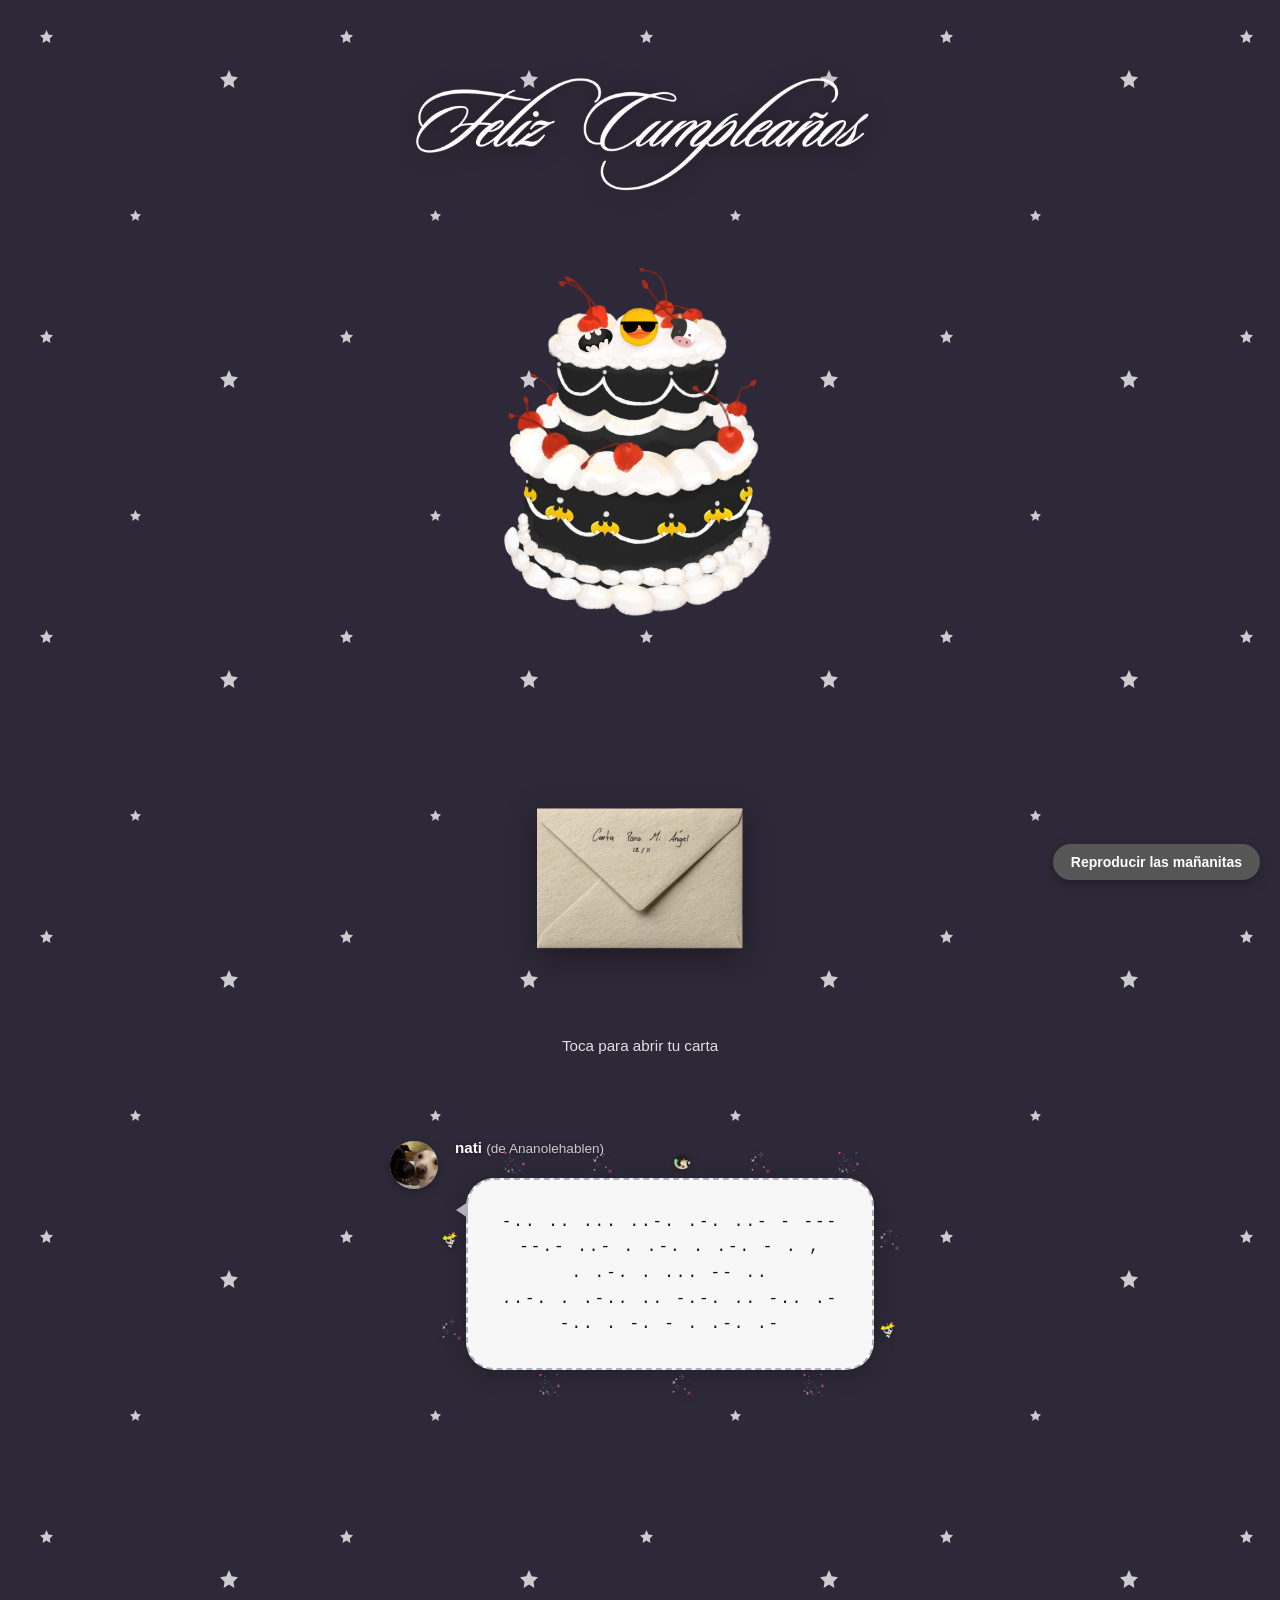
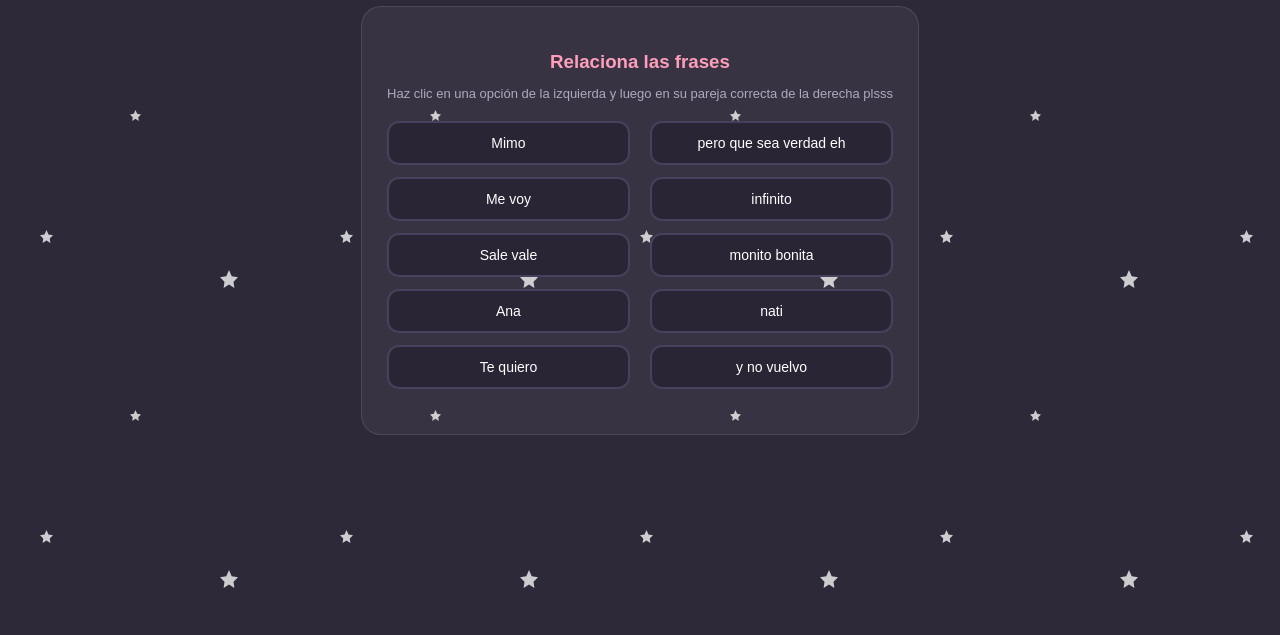
==== commit 21adf8ba: "Add files via upload" ====
--- a/pastel.html
+++ b/pastel.html
@@ -34,18 +34,18 @@
 <body class="cake-page">
 
     <!-- AUDIO DE FONDO CON LAS MAÑANITAS DE CEPILLÍN -->
-    <audio id="bg-audio" loop>
+    <audio id="background-music" autoplay loop>
         <source src="LAS_MAnANITAS_CEPILLIN.mp3" type="audio/mpeg">
         Tu navegador no soporta el elemento de audio.
     </audio>
 
     <!-- Botón flotante para reproducir o pausar la música -->
-    <button id="music-btn" class="music-control-btn" onclick="toggleMusic()">Reproducir las mañanitas</button>
+    <button id="music-btn" class="music-control-btn" onclick="toggleMusic()">Pausar las mañanitas</button>
 
     <!-- SECCIÓN DEL PASTEL -->
     <div class="cake-container">
         <!-- Texto Feliz Cumpleaños -->
-       <img id="happy-birthday" class="show" src="./Feliz.PNG" alt="Feliz Cumpleaños">
+        <img id="happy-birthday" class="show" src="./Feliz.PNG" alt="Feliz Cumpleaños">
 
         <!-- Imagen base del pastel -->
         <img src="pastel.PNG" alt="Pastel" id="cake">
@@ -151,7 +151,7 @@
 
     <!-- SCRIPT DE MÚSICA (MINUTO 1:17 = 77 SEGUNDOS + FADE IN) -->
     <script>
-        const audio = document.getElementById("bg-audio");
+        const audio = document.getElementById("background-music");
         const musicBtn = document.getElementById("music-btn");
         
         const targetVolume = 0.6; // Volumen normal (60%)
@@ -182,6 +182,16 @@
                 }, 200);
             }).catch(error => {
                 console.log("El navegador requiere interacción para iniciar el audio.");
+                musicBtn.textContent = "Reproducir las mañanitas";
+                
+                // Activar con el primer toque/clic si el navegador bloqueó el autoplay
+                const enableOnInteraction = function() {
+                    fadeInAudio();
+                    window.removeEventListener('click', enableOnInteraction);
+                    window.removeEventListener('touchstart', enableOnInteraction);
+                };
+                window.addEventListener('click', enableOnInteraction);
+                window.addEventListener('touchstart', enableOnInteraction);
             });
         }
 
